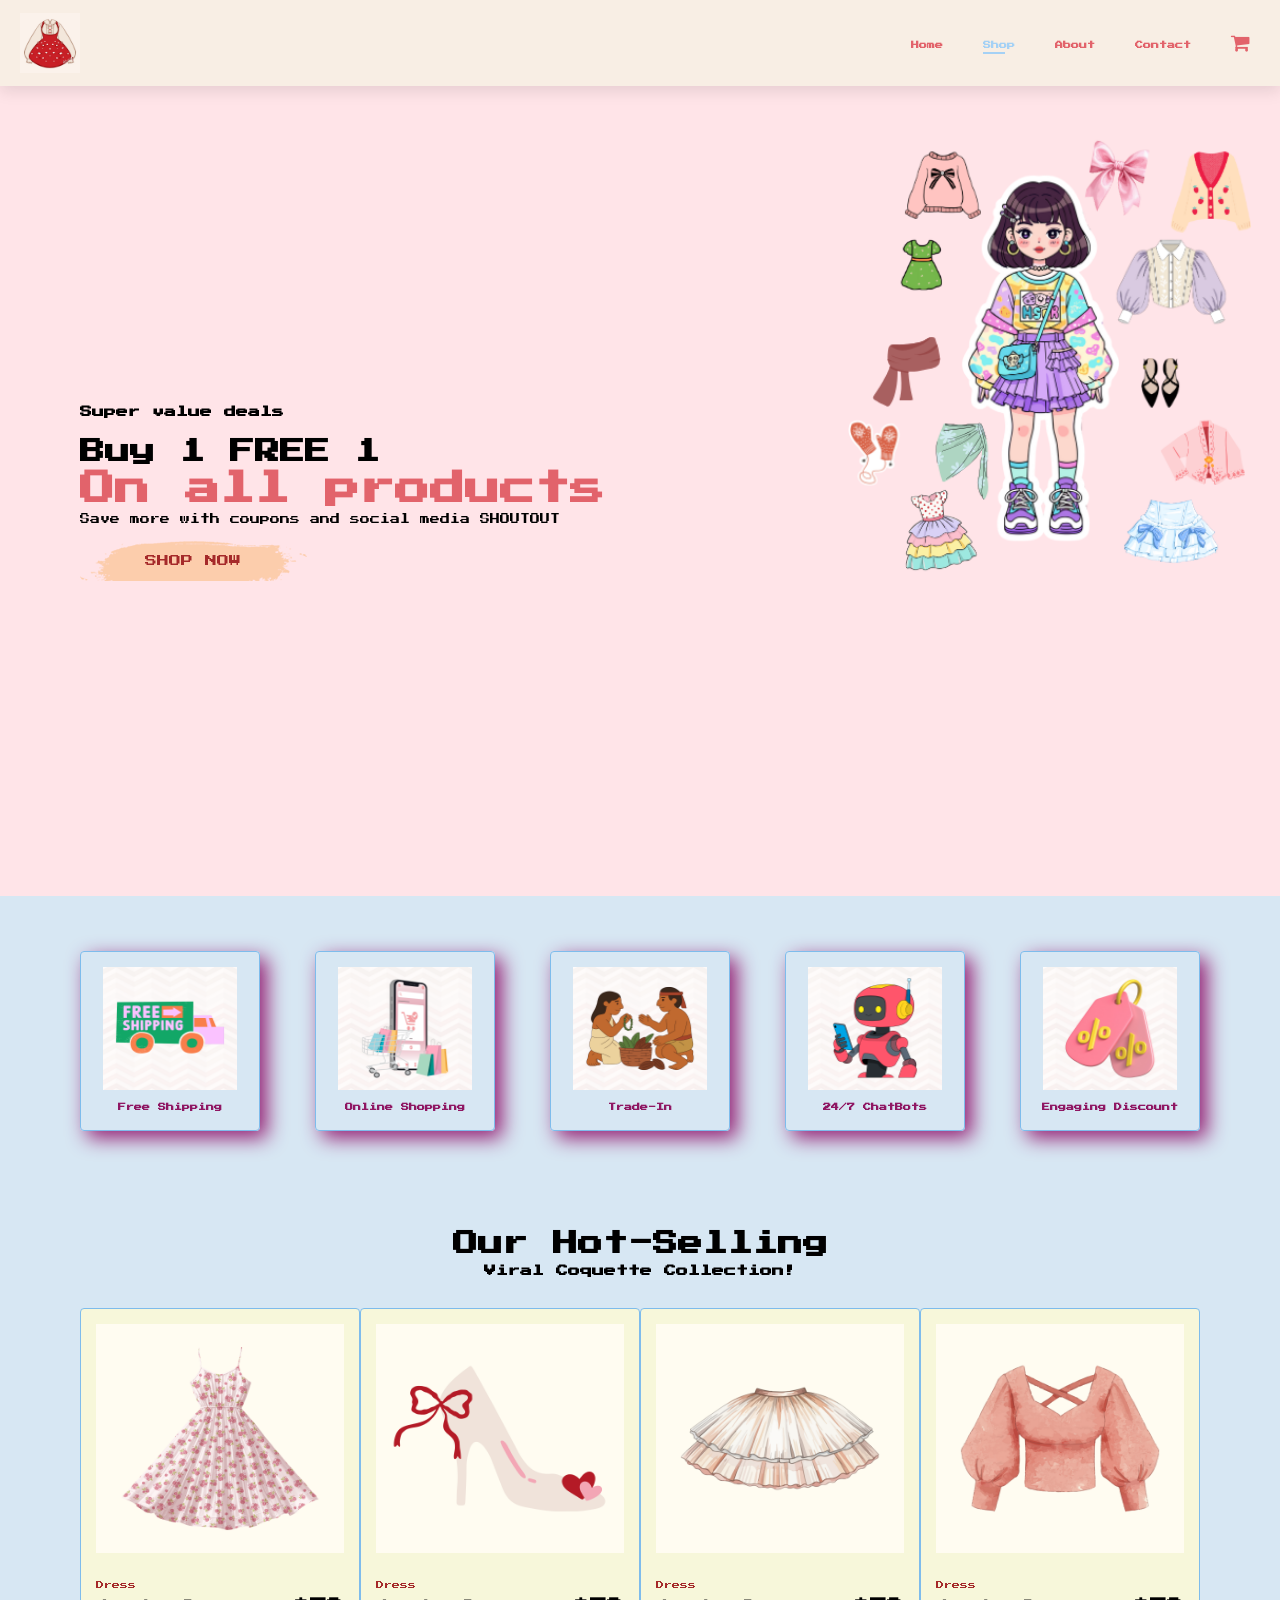
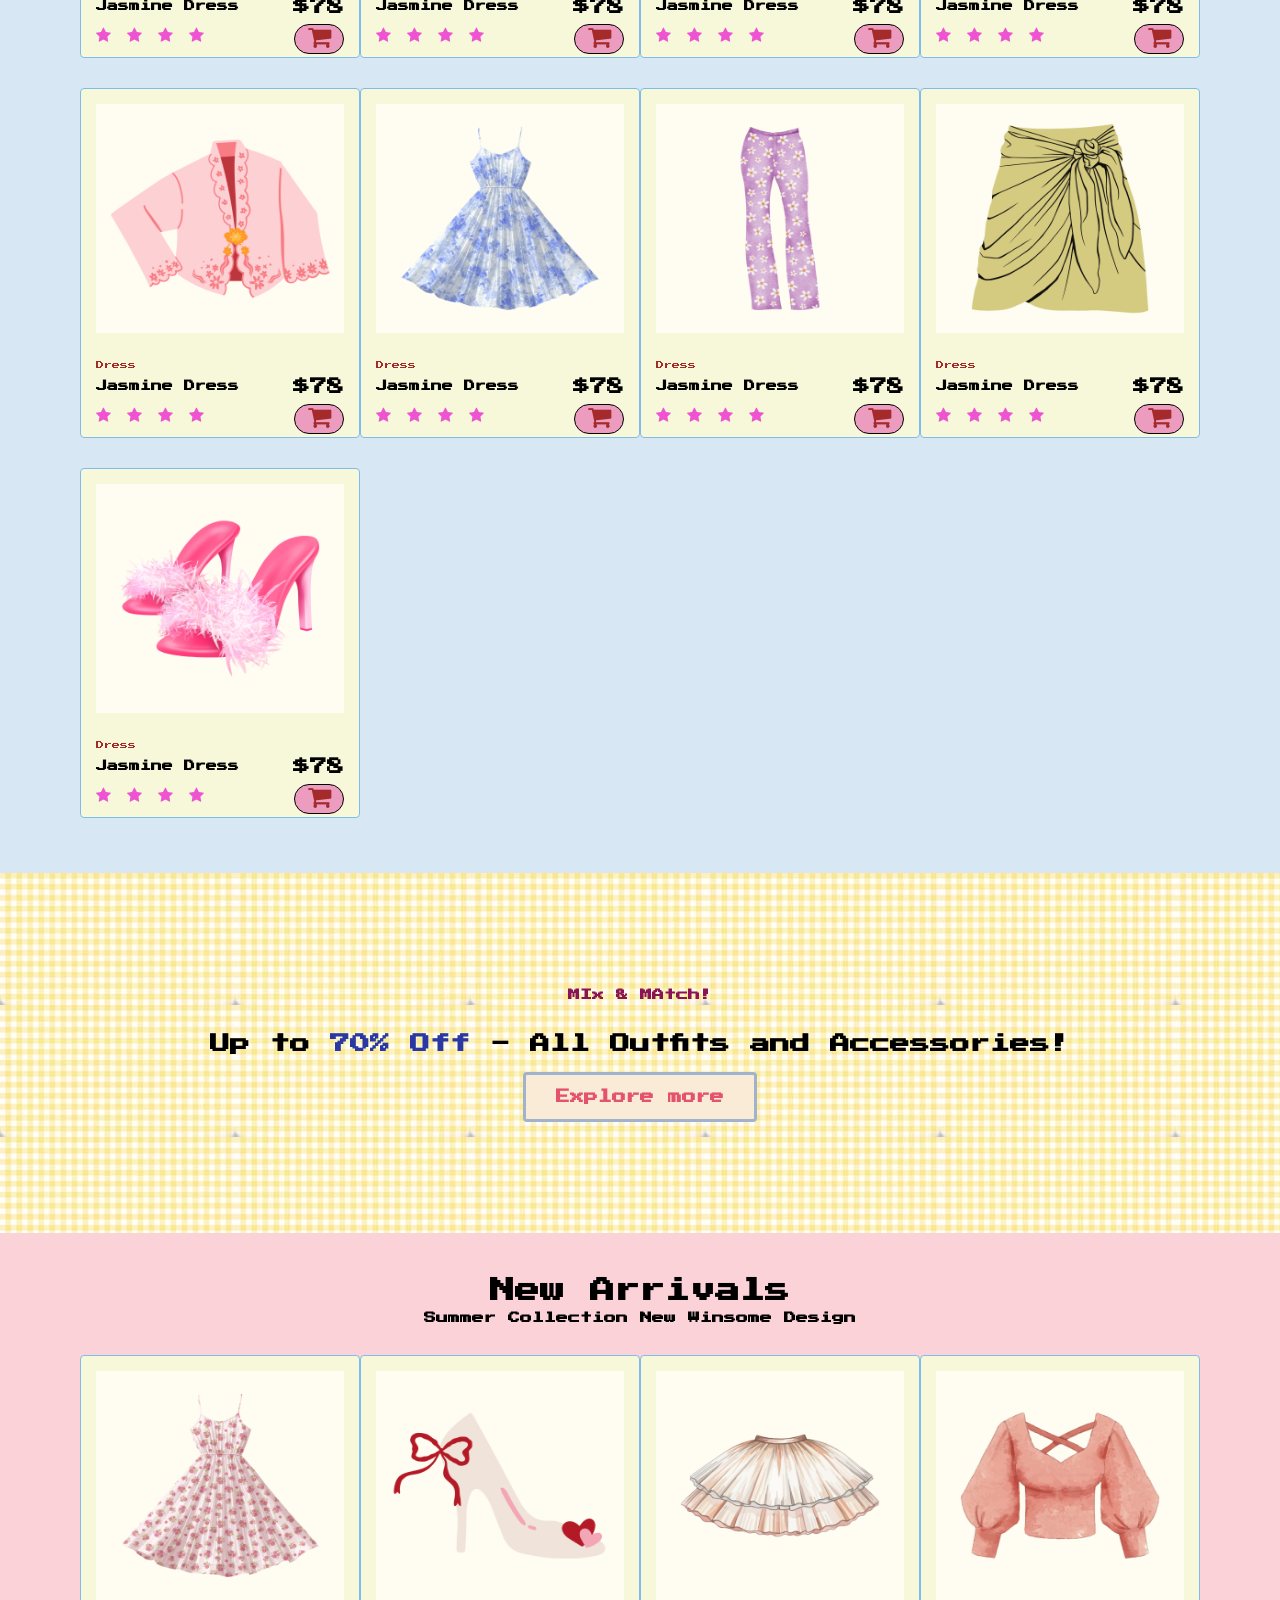
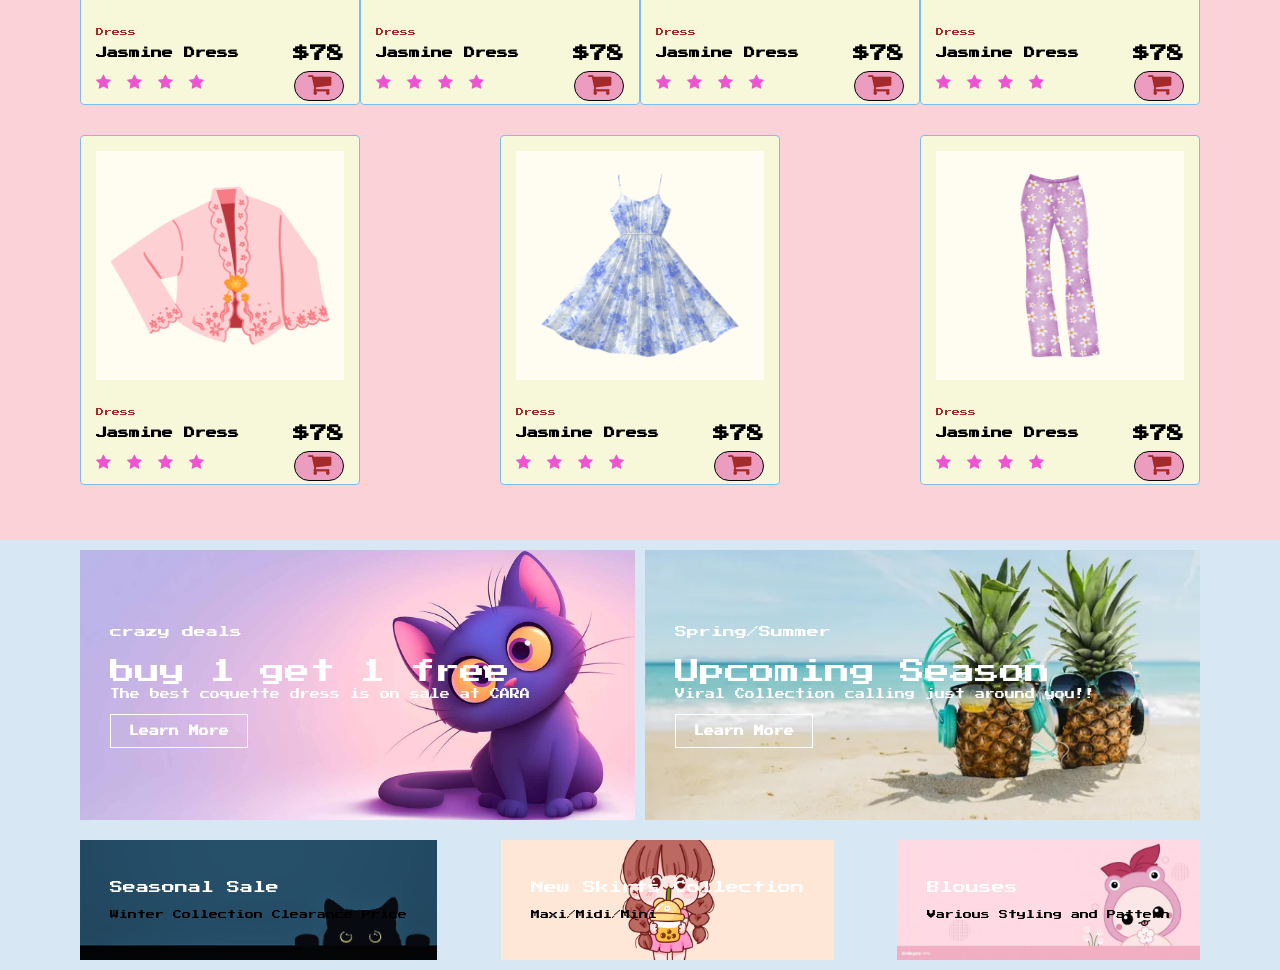
==== shop.html @ a8a3b116 "added shop.html" ====
<!DOCTYPE html>
<!-- Tells the browser this is an HTML5 document -->

<html lang="en">
<!-- Starts the HTML document, language is English -->

<head>
    <!-- contains settings and information about the page -->

    <meta charset="UTF-8">
    <!-- Allows all characters and symbols to display correctly -->

    <meta http-equiv="X-UA-Compatible" content="IE=edge">
    <!-- Tells older browsers to use the latest rendering mode -->

    <meta name="viewport" content="width=device-width, initial-scale=1.0">
    <!-- Makes the page responsive on phones and tablets -->

    <title>Mina's Ecommerce </title>
    <!-- Text shown on the browser tab -->
    <link rel="stylesheet" href="style.css">
    <link rel="stylesheet" href="https://cdnjs.cloudflare.com/ajax/libs/font-awesome/4.7.0/css/font-awesome.min.css">
    <!-- Links the external CSS file for styling -->
</head>

<body>

    <section id="header">
        <a href="#"><img src="img/logo.jpg" class="logo" alt=""></a>

        <div>
            <ul id="navbar">
                <li><a href="index.html">Home</a></li>
                <li><a class="active" href="shop.html">Shop</a></li>
                <li><a href="about.html">About</a></li>
                <li><a href="contact.html">Contact</a></li>
                <li><a href="cart.html"><i class="fa fa-shopping-cart" aria-hidden="true" style="font-size:20px"></i></a></li>
            </ul>
        </div>
    </section>

    <section id="hero">
    <h4>Super value deals</h4>
    <h2>Buy 1 FREE 1</h2>
    <h1>On all products</h1>
    <p>Save more with coupons and social media SHOUTOUT</p>
    <button>SHOP NOW</button>
    </section>

    <section id="feature" class="section-p1">
        <div class="febox">
            <img src="img/freeship.png" alt="">
            <h5>Free Shipping</h5>
        </div>
        <div class="febox">
            <img src="img/online.png" alt="">
            <h5>Online Shopping</h5>
        </div>
        <div class="febox">
            <img src="img/chatbots.png" alt="">
            <h5>Trade-In</h5>
        </div>
        <div class="febox">
            <img src="img/bots.png" alt="">
            <h5>24/7 ChatBots</h5>
        </div>
        <div class="febox">
            <img src="img/discounts.png" alt="">
            <h5>Engaging Discount</h5>
        </div>
    </section>

    <section id="hotsell" class="section-p1">
        <h2>Our Hot-Selling</h2>
        <h4>Viral Coquette Collection!</h4>
        <div class="pro-container">
            <div class="pro">
                <img src="img/product/dressbunga.png" alt="">
                <div class="des">
                    <span>Dress</span>
                    <div class="harga">
                        <h3>Jasmine Dress</h3>
                        <h4>$78</h4>
                    </div>
                    <div class="info">
                        <div class="star">
                            <i class="fa fa-star"></i>
                            <i class="fa fa-star"></i>
                            <i class="fa fa-star"></i>
                            <i class="fa fa-star"></i>
                        </div>
                        <a href="cart.html"><i class="fa fa-shopping-cart cart" aria-hidden="true" style="font-size:25px; color:brown"></i></a>
                    </div>
                </div>
            </div>
            <div class="pro">
                <img src="img/product/heels.png" alt="">
                <div class="des">
                    <span>Dress</span>
                    <div class="harga">
                        <h3>Jasmine Dress</h3>
                        <h4>$78</h4>
                    </div>
                    <div class="info">
                        <div class="star">
                            <i class="fa fa-star"></i>
                            <i class="fa fa-star"></i>
                            <i class="fa fa-star"></i>
                            <i class="fa fa-star"></i>
                        </div>
                        <a href="cart.html"><i class="fa fa-shopping-cart cart" aria-hidden="true" style="font-size:25px; color:brown"></i></a>
                    </div>
                </div>
            </div>
            <div class="pro">
                <img src="img/product/skirtpeach.png" alt="">
                <div class="des">
                    <span>Dress</span>
                    <div class="harga">
                        <h3>Jasmine Dress</h3>
                        <h4>$78</h4>
                    </div>
                    <div class="info">
                        <div class="star">
                            <i class="fa fa-star"></i>
                            <i class="fa fa-star"></i>
                            <i class="fa fa-star"></i>
                            <i class="fa fa-star"></i>
                        </div>
                        <a href="cart.html"><i class="fa fa-shopping-cart cart" aria-hidden="true" style="font-size:25px; color:brown"></i></a>
                    </div>
                </div>
            </div>
            <div class="pro">
                <img src="img/product/p3.png" alt="">
                <div class="des">
                    <span>Dress</span>
                    <div class="harga">
                        <h3>Jasmine Dress</h3>
                        <h4>$78</h4>
                    </div>
                    <div class="info">
                        <div class="star">
                            <i class="fa fa-star"></i>
                            <i class="fa fa-star"></i>
                            <i class="fa fa-star"></i>
                            <i class="fa fa-star"></i>
                        </div>
                        <a href="cart.html"><i class="fa fa-shopping-cart cart" aria-hidden="true" style="font-size:25px; color:brown"></i></a>
                    </div>
                </div>
            </div>
            <div class="pro">
                <img src="img/product/p4.png" alt="">
                <div class="des">
                    <span>Dress</span>
                    <div class="harga">
                        <h3>Jasmine Dress</h3>
                        <h4>$78</h4>
                    </div>
                    <div class="info">
                        <div class="star">
                            <i class="fa fa-star"></i>
                            <i class="fa fa-star"></i>
                            <i class="fa fa-star"></i>
                            <i class="fa fa-star"></i>
                        </div>
                        <a href="cart.html"><i class="fa fa-shopping-cart cart" aria-hidden="true" style="font-size:25px; color:brown"></i></a>
                    </div>
                </div>
            </div>
            <div class="pro">
                <img src="img/product/p5.png" alt="">
                <div class="des">
                    <span>Dress</span>
                    <div class="harga">
                        <h3>Jasmine Dress</h3>
                        <h4>$78</h4>
                    </div>
                    <div class="info">
                        <div class="star">
                            <i class="fa fa-star"></i>
                            <i class="fa fa-star"></i>
                            <i class="fa fa-star"></i>
                            <i class="fa fa-star"></i>
                        </div>
                        <a href="cart.html"><i class="fa fa-shopping-cart cart" aria-hidden="true" style="font-size:25px; color:brown"></i></a>
                    </div>
                </div>
            </div>
            <div class="pro">
                <img src="img/product/p6.png" alt="">
                <div class="des">
                    <span>Dress</span>
                    <div class="harga">
                        <h3>Jasmine Dress</h3>
                        <h4>$78</h4>
                    </div>
                    <div class="info">
                        <div class="star">
                            <i class="fa fa-star"></i>
                            <i class="fa fa-star"></i>
                            <i class="fa fa-star"></i>
                            <i class="fa fa-star"></i>
                        </div>
                        <a href="cart.html"><i class="fa fa-shopping-cart cart" aria-hidden="true" style="font-size:25px; color:brown"></i></a>
                    </div>
                </div>
            </div>
            <div class="pro">
                <img src="img/product/p7.png" alt="">
                <div class="des">
                    <span>Dress</span>
                    <div class="harga">
                        <h3>Jasmine Dress</h3>
                        <h4>$78</h4>
                    </div>
                    <div class="info">
                        <div class="star">
                            <i class="fa fa-star"></i>
                            <i class="fa fa-star"></i>
                            <i class="fa fa-star"></i>
                            <i class="fa fa-star"></i>
                        </div>
                        <a href="cart.html"><i class="fa fa-shopping-cart cart" aria-hidden="true" style="font-size:25px; color:brown"></i></a>
                    </div>
                </div>
            </div>
            <div class="pro">
                <img src="img/product/p8.png" alt="">
                <div class="des">
                    <span>Dress</span>
                    <div class="harga">
                        <h3>Jasmine Dress</h3>
                        <h4>$78</h4>
                    </div>
                    <div class="info">
                        <div class="star">
                            <i class="fa fa-star"></i>
                            <i class="fa fa-star"></i>
                            <i class="fa fa-star"></i>
                            <i class="fa fa-star"></i>
                        </div>
                        <a href="cart.html"><i class="fa fa-shopping-cart cart" aria-hidden="true" style="font-size:25px; color:brown"></i></a>
                    </div>
                </div>
            </div>
        </div>
    </section>

    <section id="banner" class="section-m1">
        <h4>MIx & MAtch!</h4>
        <h2>Up to <span>70% Off</span> - All Outfits and Accessories!</h2>
        <button class="normal">Explore more</button>

    </section>

    <section id="new" class="section-p1">
        <h2>New Arrivals</h2>
        <h4>Summer Collection New Winsome Design</h4>
        <div class="pro-container">
            <div class="pro">
                <img src="img/product/dressbunga.png" alt="">
                <div class="des">
                    <span>Dress</span>
                    <div class="harga">
                        <h3>Jasmine Dress</h3>
                        <h4>$78</h4>
                    </div>
                    <div class="info">
                        <div class="star">
                            <i class="fa fa-star"></i>
                            <i class="fa fa-star"></i>
                            <i class="fa fa-star"></i>
                            <i class="fa fa-star"></i>
                        </div>
                        <a href="cart.html"><i class="fa fa-shopping-cart cart" aria-hidden="true" style="font-size:25px; color:brown"></i></a>
                    </div>
                </div>
            </div>
            <div class="pro">
                <img src="img/product/heels.png" alt="">
                <div class="des">
                    <span>Dress</span>
                    <div class="harga">
                        <h3>Jasmine Dress</h3>
                        <h4>$78</h4>
                    </div>
                    <div class="info">
                        <div class="star">
                            <i class="fa fa-star"></i>
                            <i class="fa fa-star"></i>
                            <i class="fa fa-star"></i>
                            <i class="fa fa-star"></i>
                        </div>
                        <a href="cart.html"><i class="fa fa-shopping-cart cart" aria-hidden="true" style="font-size:25px; color:brown"></i></a>
                    </div>
                </div>
            </div>
            <div class="pro">
                <img src="img/product/skirtpeach.png" alt="">
                <div class="des">
                    <span>Dress</span>
                    <div class="harga">
                        <h3>Jasmine Dress</h3>
                        <h4>$78</h4>
                    </div>
                    <div class="info">
                        <div class="star">
                            <i class="fa fa-star"></i>
                            <i class="fa fa-star"></i>
                            <i class="fa fa-star"></i>
                            <i class="fa fa-star"></i>
                        </div>
                        <a href="cart.html"><i class="fa fa-shopping-cart cart" aria-hidden="true" style="font-size:25px; color:brown"></i></a>
                    </div>
                </div>
            </div>
            <div class="pro">
                <img src="img/product/p3.png" alt="">
                <div class="des">
                    <span>Dress</span>
                    <div class="harga">
                        <h3>Jasmine Dress</h3>
                        <h4>$78</h4>
                    </div>
                    <div class="info">
                        <div class="star">
                            <i class="fa fa-star"></i>
                            <i class="fa fa-star"></i>
                            <i class="fa fa-star"></i>
                            <i class="fa fa-star"></i>
                        </div>
                        <a href="cart.html"><i class="fa fa-shopping-cart cart" aria-hidden="true" style="font-size:25px; color:brown"></i></a>
                    </div>
                </div>
            </div>
            <div class="pro">
                <img src="img/product/p4.png" alt="">
                <div class="des">
                    <span>Dress</span>
                    <div class="harga">
                        <h3>Jasmine Dress</h3>
                        <h4>$78</h4>
                    </div>
                    <div class="info">
                        <div class="star">
                            <i class="fa fa-star"></i>
                            <i class="fa fa-star"></i>
                            <i class="fa fa-star"></i>
                            <i class="fa fa-star"></i>
                        </div>
                        <a href="cart.html"><i class="fa fa-shopping-cart cart" aria-hidden="true" style="font-size:25px; color:brown"></i></a>
                    </div>
                </div>
            </div>
            <div class="pro">
                <img src="img/product/p5.png" alt="">
                <div class="des">
                    <span>Dress</span>
                    <div class="harga">
                        <h3>Jasmine Dress</h3>
                        <h4>$78</h4>
                    </div>
                    <div class="info">
                        <div class="star">
                            <i class="fa fa-star"></i>
                            <i class="fa fa-star"></i>
                            <i class="fa fa-star"></i>
                            <i class="fa fa-star"></i>
                        </div>
                        <a href="cart.html"><i class="fa fa-shopping-cart cart" aria-hidden="true" style="font-size:25px; color:brown"></i></a>
                    </div>
                </div>
            </div>
            <div class="pro">
                <img src="img/product/p6.png" alt="">
                <div class="des">
                    <span>Dress</span>
                    <div class="harga">
                        <h3>Jasmine Dress</h3>
                        <h4>$78</h4>
                    </div>
                    <div class="info">
                        <div class="star">
                            <i class="fa fa-star"></i>
                            <i class="fa fa-star"></i>
                            <i class="fa fa-star"></i>
                            <i class="fa fa-star"></i>
                        </div>
                        <a href="cart.html"><i class="fa fa-shopping-cart cart" aria-hidden="true" style="font-size:25px; color:brown"></i></a>
                    </div>
                </div>
            </div>
        </div>
    </section>

    <section id="sm-banner" class="section-p2">
        <div class="banner-box">
            <h4>crazy deals</h4>
            <h2>buy 1 get 1 free</h2>
            <span>The best coquette dress is on sale at CARA</span>
            <button class="white">Learn More</button>
        </div>
        <div class="banner-box banner-box2">
            <h4>Spring/Summer</h4>
            <h2>Upcoming Season</h2>
            <span>Viral Collection calling just around you!!</span>
            <button class="white">Learn More</button>
        </div>
    </section>

    <section id="banner3" class="section-p2">
        <div class="kecil">
            <div class="gmbr1">
                <h2>Seasonal Sale</h2>
                <h3>Winter Collection Clearance Price</h3>
            </div>
            <div class="gmbr2">
                <h2>New Skirts Collection</h2>
                <h3>Maxi/Midi/Mini</h3>
            </div>
            <div class="gmbr3">
                <h2>Blouses</h2>
                <h3>Various Styling and Pattern</h3>
            </div>
        </div>
        
    </section>

    <script src="script.js"></script>
    <!-- Links the external JavaScript file -->
</body>

</html>
---- style.css ----
@import url('https://fonts.googleapis.com/css2?family=Press+Start+2P&display=swap');
@import url('https://fonts.googleapis.com/css2?family=VT323&display=swap');

* { 
  margin: 0;
  padding: 0;
  box-sizing: border-box;
  font-family: 'Press Start 2P', cursive; 
}

.logo {
    width: 60px;
    height: auto;
    margin: 10px;
}

#header {
    display: flex;  /*turn the whole header into container. so ada anak(logo n navbar), they are put next to each other*/
    align-items: center; /*each align ke tengah*/
    justify-content: space-between; /*pushes items as far apart as possible*/
    line-height: 10px;
    background-color:rgb(248, 238, 228);
    padding:3px 10px;
    box-shadow: 0 5px 15px rgb(0,0,0,0.1); /*horizontol, goes down, blur, color*/
    z-index: 999;
    position:sticky; /*sticky navbar so it does not move!!*/
    top:0;
    left:0;
}

#navbar {
    display: flex;
    align-items: center;
    justify-content:center;
}

#navbar li{
    list-style: none; /*buang bulletpoint */
    padding:0 20px;
    position: relative;
}

#navbar li a{ /*ni nak edit the text*/
    text-decoration: none; /*buang underline*/
    font-size: 8px;
    font-weight:600;
    color: rgb(226, 99, 107);
}

#navbar li a:hover, /*hover is a pseudo-class: style when mouse is on it*/
#navbar li a.active{ /*warna dia tukar tukar bila kena mouse. yg active tu is a classname its like showing which page am i on now, pastu initialise in html*/
    color:rgb(165, 209, 245);
}

/*nak buat underline effect under navbar. use SUDO classes meaning ada before and after*/
#navbar li a.active::after, /*::after means: create fake element after the link. it does not exist in HTML but css creates it*/
#navbar li a:hover::after{ /*if kita inspect, nanti boleh nampak ada after tu*/
    content: ""; /*ni la yg suruh create fake element*/
    width: 30%;
    height: 2px;
    background: rgb(165, 209, 245);
    position: absolute; /*ni position anak, so kena letak relative in parents*/
    bottom: -4px; /*4px below text*/
    left: 20px; /*slighly from the left*/
}

h1 {
    font-size: 35px;
    line-height: 40px;
    color: rgb(226, 99, 107);
}

h2 {
    font-size: 25px;
    line-height:35px;
    color: black;
}

h4 {
    font-size: 12px;
    line-height: 20px;
    color: black;
    padding-bottom: 12px;
}

h3 {
    font-size: 10px;
    line-height: 20px;
    color: black;
    padding-bottom: 5px;
}

h5 {
    font-size: 8px;
    color: rgb(143, 23, 99);
    line-height: 15px;
}

h6 {
    font-size: 5px;
    color: rgb(143, 23, 99);
}

p {
    font-size: 10px;
    line-height: 20px;
    color: black;
    padding-bottom: 12px;

}

#hero{
    background-image: url("img/herobg.png");
    width: 100%;
    height: 90vh; /*viewport height so if 50: 50% of screen height*/
    background-size: cover; /*scale the image so it fully covers the section*/
    background-position: top 0 right 20;
    padding: 0 80px;
    display: flex;
    flex-direction: column;
    align-items: flex-start;
    justify-content:center;
}

#hero button{
    background-image: url("img/button.png");
    background-color: transparent;
    color:brown;
    border:0;
    padding: 14px 80px 14px 65px;
    background-repeat: no-repeat;
    cursor: pointer;
    font-weight: 400;
    font-size:12px;
}

#feature{
    display: flex;
    align-items: center;
    justify-content: space-between;
    flex-wrap: wrap;
}

#feature .febox{
    width: 180px;
    height: 180px;
    text-align: center;
    padding: 15px 15px;
    box-shadow: 7px 7px 20px rgb(148, 29, 114);
    border: 0.5px solid rgb(126, 188, 236);
    border-radius: 4px;
    margin: 15px 0;
}

#feature .febox img{
    width: 90%;
    height: 90%;
    padding-bottom: 10px;
}

#feature .febox:hover{
    box-shadow: 3px 3px 40px rgb(215, 43, 167);
}

#hotsell {
    text-align: center;
}

#hotsell .pro-container{
    display: flex;
    align-items: center;
    justify-content: space-between;
    flex-wrap: wrap;
}

#hotsell .pro{
    width: 280px;
    height: 350px;
    text-align: center;
    padding: 15px 15px;
    border: 0.5px solid rgb(126, 188, 236);
    border-radius: 4px;
    margin: 15px 0;
    background-color:rgb(247, 247, 218);
    cursor: pointer;
    margin: 15px 0;
    transition: 0.2s ease;
}

#hotsell .pro img{
    width: 100%;
    height: 75%;
    padding-bottom: 10px;
}

#hotsell .pro:hover{
    box-shadow: 3px 3px 40px rgb(215, 43, 167);
}

#hotsell .pro .des{
    text-align: start;
    padding: 10px 0;
}

#hotsell .pro .des span{
    color:brown;
    font-size: 8px
}

#hotsell .pro .des h3{
    line-height: 15px;
    padding: 10px 0;
    font-size: 11px
}

#hotsell .pro .des h4{
    line-height: 15px;
    padding: 10px 0;
    font-size: 17px
}

#hotsell .pro .des i{
    color:rgb(238, 84, 210);
    font-size: 16px;
    padding-bottom: 10px;
}

#hotsell .harga{
    display: flex;
    align-items: center;
    justify-content: space-between;
    flex-wrap: wrap;
}

#hotsell .info{
    display: flex;
    align-items: center;
    justify-content: space-between;
    flex-wrap: wrap;
    padding-bottom: 10px;
}

#hotsell .cart{
    background-color:rgb(235, 156, 191);
    border-radius: 50px;
    width: 50px;
    height: 30px;
    text-align: center;
    border: 1px solid black;
}

#banner {
    display: flex;
    flex-direction:column;
    justify-content: center;
    align-items: center;
    text-align:center;
    background-image: url("img/banner.jpg");
    height: 40vh;
    width: 100%;
}

#banner h4{
    color: rgb(138, 19, 83);
    font-size: 12px;
}

#banner h2 span{
    color: rgb(42, 56, 165)
}

#banner h2{
    padding: 10px;
    font-size: 20px;
}

#banner button:hover{
    background:rgb(192, 197, 232);
    color:rgb(227, 134, 185);
}

#new {
    text-align: center;
    background-color: rgb(252, 210, 217);
}

#new .pro-container{
    display: flex;
    align-items: center;
    justify-content: space-between;
    flex-wrap: wrap;
}

#new .pro{
    width: 280px;
    height: 350px;
    text-align: center;
    padding: 15px 15px;
    border: 0.5px solid rgb(126, 188, 236);
    border-radius: 4px;
    margin: 15px 0;
    background-color:rgb(247, 247, 218);
    cursor: pointer;
    margin: 15px 0;
    transition: 0.2s ease;
}

#new .pro img{
    width: 100%;
    height: 75%;
    padding-bottom: 10px;
}

#new .pro:hover{
    box-shadow: 3px 3px 40px rgb(215, 43, 167);
}

#new .pro .des{
    text-align: start;
    padding: 10px 0;
}

#new .pro .des span{
    color:brown;
    font-size: 8px
}

#new .pro .des h3{
    line-height: 15px;
    padding: 10px 0;
    font-size: 11px
}

#new .pro .des h4{
    line-height: 15px;
    padding: 10px 0;
    font-size: 17px
}

#new .pro .des i{
    color:rgb(238, 84, 210);
    font-size: 16px;
    padding-bottom: 10px;
}

#new .harga{
    display: flex;
    align-items: center;
    justify-content: space-between;
    flex-wrap: wrap;
}

#new .info{
    display: flex;
    align-items: center;
    justify-content: space-between;
    flex-wrap: wrap;
    padding-bottom: 10px;
}

#new .cart{
    background-color:rgb(235, 156, 191);
    border-radius: 50px;
    width: 50px;
    height: 30px;
    text-align: center;
    border: 1px solid black;
}

#sm-banner{
  display: flex;
  justify-content: space-between;
  flex-wrap: wrap;
  gap: 10px;               /* nicer spacing */
}

#sm-banner .banner-box{
  flex: 1 1 48%;           /* key line: allow 2 per row */
  height: 30vh;
  background-size: cover; /*ambik whole picture*/
  background-position: center;
  background-repeat: no-repeat;
  background-image: url("img/smbanner1.jpg");

  display: flex;
  flex-direction: column;
  justify-content: center;
  align-items: flex-start;
  padding: 30px;
}

#sm-banner .banner-box2{
  background-image: url("img/smbanner2.jpg");
}

#sm-banner h4{
    color: white;
    font-size: 12px;
    font-weight: 300;
}

#sm-banner h2{
    color: white;
    font-size: 25px;
    font-weight: 300;
}

#sm-banner span{
    color: rgb(255, 255, 255);
    font-size: 10px;
    font-weight: 300;
    padding-bottom: 15px;
}

#sm-banner .banner-box:hover button{
    background-color:rgb(255, 196, 239);
    border:1px solid;
}

#banner3 .kecil{
    display: flex;
    justify-content: space-between;
}

#banner3 h2{
    color: white;
    font-size: 13px;
    font-weight: 300;
}

#banner3 h3{
    color: rgb(0, 0, 0);
    font-size: 9px;
    font-weight: 300;
}

#banner3 .gmbr1{
    background-image: url("img/banner3winter.jpg");
    background-size: cover; /*ambik whole picture*/
    background-position: bottom;
    background-repeat: no-repeat;
    padding: 30px;
}

#banner3 .gmbr2{
    background-image: url("img/banner3skirt.jpg");
    background-size: cover; /*ambik whole picture*/
    background-position: center;
    background-repeat: no-repeat;
    padding: 30px;
}

#banner3 .gmbr3{
    background-image: url("img/banner3blouse.jpg");
    background-size: cover; /*ambik whole picture*/
    background-position: bottom;
    background-repeat: no-repeat;
    padding: 30px;
}

#cart-items {
    margin-top: 30px;
}

.cart-item {
    display: flex;
    align-items: center;
    gap: 25px;
    margin-bottom: 20px;
    padding: 20px;
    background-color: rgb(247, 247, 218);
    border: 1px solid rgb(126, 188, 236);
    border-radius: 4px;
}

.cart-item img {
    width: 130px;
    height: 130px;
    object-fit: contain;
}

.cart-item-details {
    flex: 1;
}

.cart-quantity {
    display: flex;
    align-items: center;
    gap: 12px;
    margin: 12px 0;
}

.cart-quantity button,
.remove-item {
    padding: 8px 12px;
    border: 1px solid brown;
    background-color: rgb(235, 156, 191);
    cursor: pointer;
}

#cart-summary {
    margin-top: 30px;
}

#cart-summary button {
    margin-top: 15px;
    margin-right: 10px;
}

.section-p1 {
    padding: 40px 80px;
}

.section-p2 {
    padding: 10px 80px;
}

.section-m1 {
    padding: 40px 0;
}

button.normal{
    font-size: 14px;
    font-weight: 600;
    padding: 15px 30px;
    color:rgb(227, 83, 107);
    background-color:antiquewhite;
    border-radius:4px;
    cursor: pointer;
    border:3px solid rgb(161, 178, 206);
    outline:none;
    transition:0.2s;
}

button.white{
    font-size: 10px;
    font-weight: 600;
    padding: 11px 18px;
    color:rgb(255, 255, 255);
    background-color: transparent;
    cursor: pointer;
    border:1px solid rgb(255, 255, 255);
    outline:none;
    transition:0.2s;
}

body {
    width: 100%;
    background-color:rgb(215, 231, 243);
}
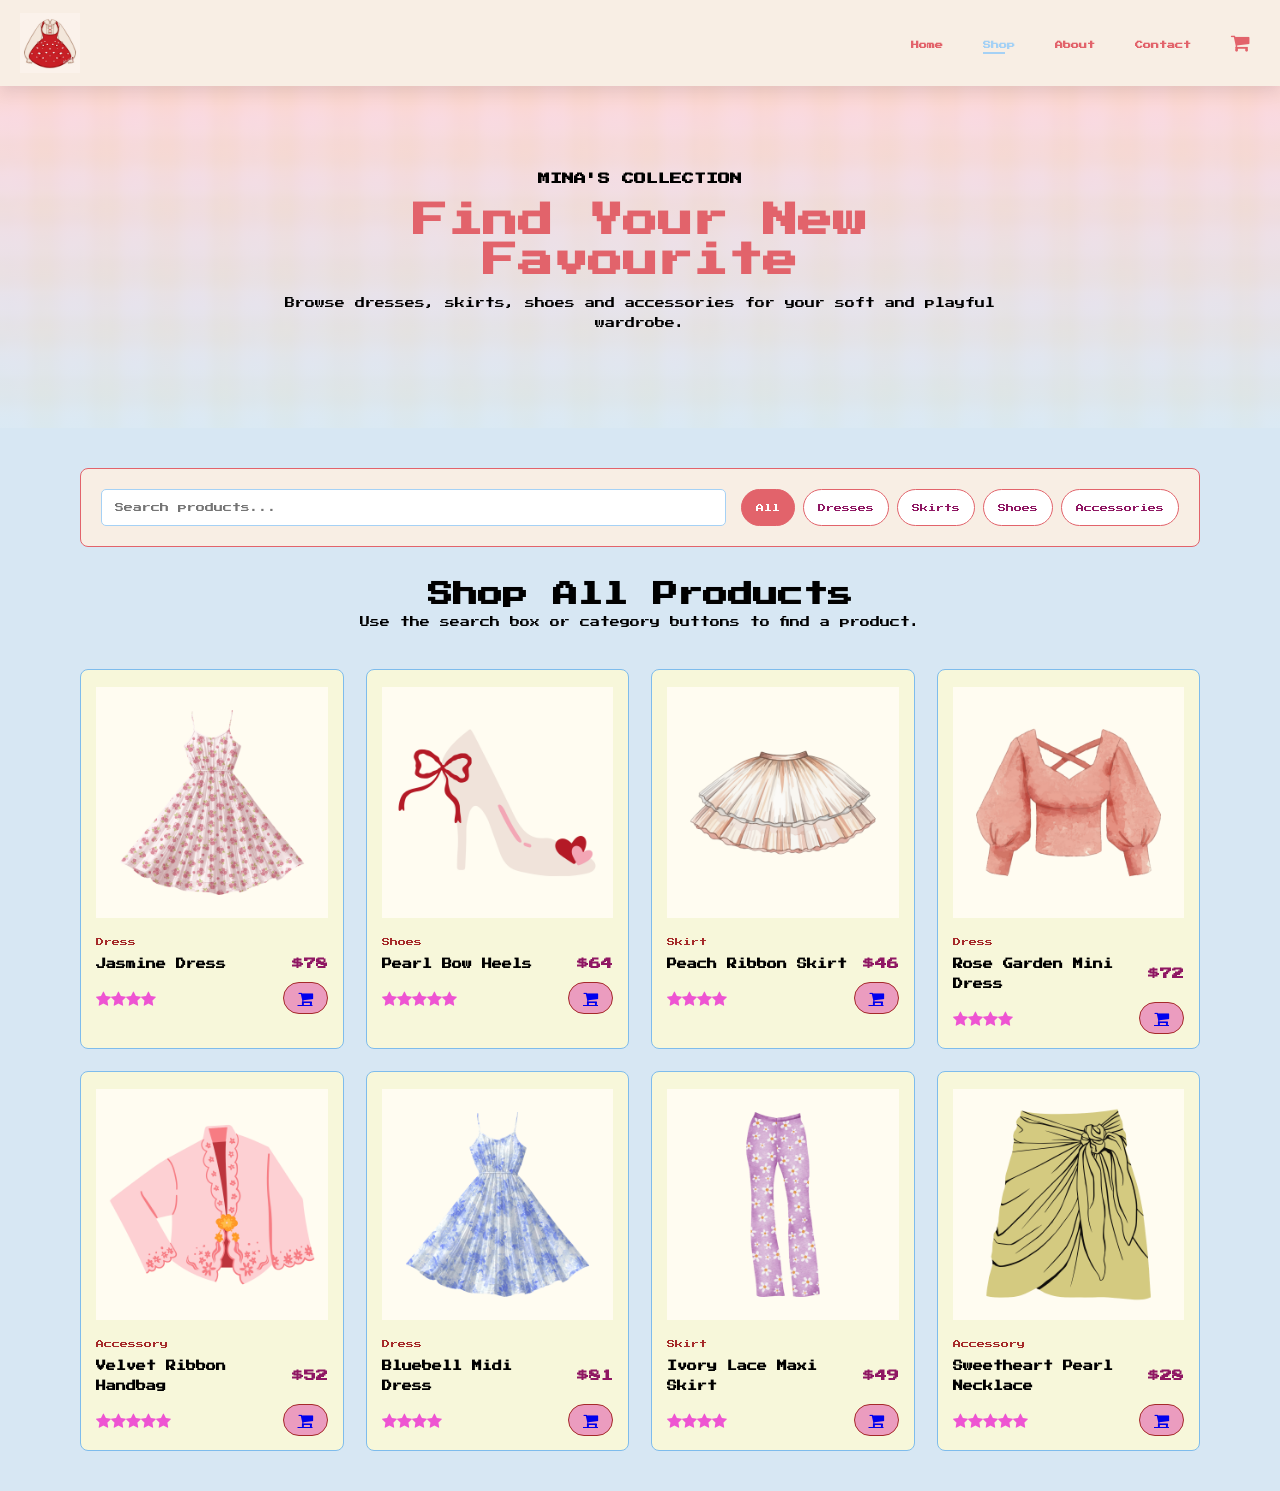
==== commit c5d8a96a: "Add shop page" ====
--- a/shop.html
+++ b/shop.html
@@ -1,435 +1,321 @@
 <!DOCTYPE html>
-<!-- Tells the browser this is an HTML5 document -->
-
 <html lang="en">
-<!-- Starts the HTML document, language is English -->
-
 <head>
-    <!-- contains settings and information about the page -->
-
-    <meta charset="UTF-8">
-    <!-- Allows all characters and symbols to display correctly -->
-
-    <meta http-equiv="X-UA-Compatible" content="IE=edge">
-    <!-- Tells older browsers to use the latest rendering mode -->
-
-    <meta name="viewport" content="width=device-width, initial-scale=1.0">
-    <!-- Makes the page responsive on phones and tablets -->
-
-    <title>Mina's Ecommerce </title>
-    <!-- Text shown on the browser tab -->
-    <link rel="stylesheet" href="style.css">
-    <link rel="stylesheet" href="https://cdnjs.cloudflare.com/ajax/libs/font-awesome/4.7.0/css/font-awesome.min.css">
-    <!-- Links the external CSS file for styling -->
+  <meta charset="UTF-8">
+  <meta name="viewport" content="width=device-width, initial-scale=1.0">
+  <title>Shop | Mina's Ecommerce</title>
+  <link rel="stylesheet" href="style.css">
+  <link rel="stylesheet" href="https://cdnjs.cloudflare.com/ajax/libs/font-awesome/4.7.0/css/font-awesome.min.css">
+
+  <style>
+    #shop-hero {
+      min-height: 38vh;
+      padding: 60px 80px;
+      display: flex;
+      align-items: center;
+      justify-content: center;
+      text-align: center;
+      background: linear-gradient(rgba(252,210,217,.86), rgba(215,231,243,.9)), url("img/banner.jpg") center/cover;
+    }
+
+    #shop-hero div { max-width: 720px; }
+    #shop-hero h1 { margin-bottom: 12px; }
+
+    .shop-controls {
+      display: flex;
+      justify-content: space-between;
+      gap: 15px;
+      flex-wrap: wrap;
+      padding: 20px;
+      margin-bottom: 30px;
+      background: rgb(248,238,228);
+      border: 1px solid rgb(226,99,107);
+      border-radius: 8px;
+    }
+
+    #product-search {
+      flex: 1 1 280px;
+      padding: 13px;
+      border: 1px solid rgb(165,209,245);
+      border-radius: 5px;
+      font-family: inherit;
+      font-size: 9px;
+    }
+
+    .filter-buttons { display: flex; gap: 8px; flex-wrap: wrap; }
+
+    .filter-button {
+      padding: 10px 14px;
+      border: 1px solid rgb(226,99,107);
+      border-radius: 20px;
+      background: white;
+      color: rgb(143,23,99);
+      font-family: inherit;
+      font-size: 8px;
+      cursor: pointer;
+    }
+
+    .filter-button:hover,
+    .filter-button.active {
+      background: rgb(226,99,107);
+      color: white;
+    }
+
+    #shop-products { text-align: center; }
+
+    #shop-products .pro-container {
+      display: grid;
+      grid-template-columns: repeat(4, minmax(0, 1fr));
+      gap: 22px;
+      margin-top: 25px;
+    }
+
+    #shop-products .pro {
+      width: 100%;
+      height: 380px;
+      padding: 15px;
+      text-align: left;
+      border: 1px solid rgb(126,188,236);
+      border-radius: 8px;
+      background: rgb(247,247,218);
+      transition: .2s ease;
+    }
+
+    #shop-products .pro:hover {
+      transform: translateY(-4px);
+      box-shadow: 3px 3px 30px rgba(215,43,167,.35);
+    }
+
+    #shop-products .pro > img {
+      width: 100%;
+      height: 245px;
+      object-fit: contain;
+      padding-bottom: 10px;
+    }
+
+    #shop-products .des span { color: brown; font-size: 8px; }
+
+    #shop-products .harga,
+    #shop-products .info {
+      display: flex;
+      align-items: center;
+      justify-content: space-between;
+      gap: 10px;
+    }
+
+    #shop-products .harga h3 { padding: 8px 0; }
+    #shop-products .harga h4 { padding: 8px 0; color: rgb(143,23,99); }
+    #shop-products .star { color: rgb(238,84,210); }
+
+    #shop-products .cart {
+      display: flex;
+      align-items: center;
+      justify-content: center;
+      width: 45px;
+      height: 32px;
+      border: 1px solid brown;
+      border-radius: 30px;
+      background: rgb(235,156,191);
+    }
+
+    #no-products { display: none; margin-top: 30px; }
+
+    @media (max-width: 1000px) {
+      #shop-products .pro-container { grid-template-columns: repeat(3, 1fr); }
+    }
+
+    @media (max-width: 760px) {
+      #shop-hero { padding: 50px 25px; }
+      #shop-products .pro-container { grid-template-columns: repeat(2, 1fr); }
+      .section-p1 { padding-left: 25px; padding-right: 25px; }
+    }
+
+    @media (max-width: 520px) {
+      #shop-products .pro-container { grid-template-columns: 1fr; }
+      #navbar li { padding: 0 7px; }
+    }
+  </style>
 </head>
-
 <body>
 
-    <section id="header">
-        <a href="#"><img src="img/logo.jpg" class="logo" alt=""></a>
-
-        <div>
-            <ul id="navbar">
-                <li><a href="index.html">Home</a></li>
-                <li><a class="active" href="shop.html">Shop</a></li>
-                <li><a href="about.html">About</a></li>
-                <li><a href="contact.html">Contact</a></li>
-                <li><a href="cart.html"><i class="fa fa-shopping-cart" aria-hidden="true" style="font-size:20px"></i></a></li>
-            </ul>
-        </div>
+  <section id="header">
+    <a href="index.html"><img src="img/logo.jpg" class="logo" alt="Mina's Ecommerce logo"></a>
+    <div>
+      <ul id="navbar">
+        <li><a href="index.html">Home</a></li>
+        <li><a class="active" href="shop.html">Shop</a></li>
+        <li><a href="about.html">About</a></li>
+        <li><a href="contact.html">Contact</a></li>
+        <li><a href="cart.html" aria-label="Shopping cart"><i class="fa fa-shopping-cart" style="font-size:20px"></i></a></li>
+      </ul>
+    </div>
+  </section>
+
+  <main>
+    <section id="shop-hero">
+      <div>
+        <h4>MINA'S COLLECTION</h4>
+        <h1>Find Your New Favourite</h1>
+        <p>Browse dresses, skirts, shoes and accessories for your soft and playful wardrobe.</p>
+      </div>
     </section>
 
-    <section id="hero">
-    <h4>Super value deals</h4>
-    <h2>Buy 1 FREE 1</h2>
-    <h1>On all products</h1>
-    <p>Save more with coupons and social media SHOUTOUT</p>
-    <button>SHOP NOW</button>
+    <section id="shop-products" class="section-p1">
+      <div class="shop-controls">
+        <input id="product-search" type="search" placeholder="Search products..." aria-label="Search products">
+
+        <div class="filter-buttons">
+          <button class="filter-button active" data-filter="all" type="button">All</button>
+          <button class="filter-button" data-filter="dress" type="button">Dresses</button>
+          <button class="filter-button" data-filter="skirt" type="button">Skirts</button>
+          <button class="filter-button" data-filter="shoes" type="button">Shoes</button>
+          <button class="filter-button" data-filter="accessory" type="button">Accessories</button>
+        </div>
+      </div>
+
+      <h2>Shop All Products</h2>
+      <p>Use the search box or category buttons to find a product.</p>
+
+      <div class="pro-container">
+        <div class="pro" data-category="dress" data-name="Jasmine Dress">
+          <img src="img/product/dressbunga.png" alt="Jasmine dress">
+          <div class="des">
+            <span>Dress</span>
+            <div class="harga"><h3>Jasmine Dress</h3><h4>$78</h4></div>
+            <div class="info">
+              <div class="star"><i class="fa fa-star"></i><i class="fa fa-star"></i><i class="fa fa-star"></i><i class="fa fa-star"></i></div>
+              <a href="cart.html" aria-label="Add Jasmine Dress to cart"><i class="fa fa-shopping-cart cart"></i></a>
+            </div>
+          </div>
+        </div>
+
+        <div class="pro" data-category="shoes" data-name="Pearl Bow Heels">
+          <img src="img/product/heels.png" alt="Pearl bow heels">
+          <div class="des">
+            <span>Shoes</span>
+            <div class="harga"><h3>Pearl Bow Heels</h3><h4>$64</h4></div>
+            <div class="info">
+              <div class="star"><i class="fa fa-star"></i><i class="fa fa-star"></i><i class="fa fa-star"></i><i class="fa fa-star"></i><i class="fa fa-star"></i></div>
+              <a href="cart.html" aria-label="Add Pearl Bow Heels to cart"><i class="fa fa-shopping-cart cart"></i></a>
+            </div>
+          </div>
+        </div>
+
+        <div class="pro" data-category="skirt" data-name="Peach Ribbon Skirt">
+          <img src="img/product/skirtpeach.png" alt="Peach ribbon skirt">
+          <div class="des">
+            <span>Skirt</span>
+            <div class="harga"><h3>Peach Ribbon Skirt</h3><h4>$46</h4></div>
+            <div class="info">
+              <div class="star"><i class="fa fa-star"></i><i class="fa fa-star"></i><i class="fa fa-star"></i><i class="fa fa-star"></i></div>
+              <a href="cart.html" aria-label="Add Peach Ribbon Skirt to cart"><i class="fa fa-shopping-cart cart"></i></a>
+            </div>
+          </div>
+        </div>
+
+        <div class="pro" data-category="dress" data-name="Rose Garden Mini Dress">
+          <img src="img/product/p3.png" alt="Rose garden mini dress">
+          <div class="des">
+            <span>Dress</span>
+            <div class="harga"><h3>Rose Garden Mini Dress</h3><h4>$72</h4></div>
+            <div class="info">
+              <div class="star"><i class="fa fa-star"></i><i class="fa fa-star"></i><i class="fa fa-star"></i><i class="fa fa-star"></i></div>
+              <a href="cart.html" aria-label="Add Rose Garden Mini Dress to cart"><i class="fa fa-shopping-cart cart"></i></a>
+            </div>
+          </div>
+        </div>
+
+        <div class="pro" data-category="accessory" data-name="Velvet Ribbon Handbag">
+          <img src="img/product/p4.png" alt="Velvet ribbon handbag">
+          <div class="des">
+            <span>Accessory</span>
+            <div class="harga"><h3>Velvet Ribbon Handbag</h3><h4>$52</h4></div>
+            <div class="info">
+              <div class="star"><i class="fa fa-star"></i><i class="fa fa-star"></i><i class="fa fa-star"></i><i class="fa fa-star"></i><i class="fa fa-star"></i></div>
+              <a href="cart.html" aria-label="Add Velvet Ribbon Handbag to cart"><i class="fa fa-shopping-cart cart"></i></a>
+            </div>
+          </div>
+        </div>
+
+        <div class="pro" data-category="dress" data-name="Bluebell Midi Dress">
+          <img src="img/product/p5.png" alt="Bluebell midi dress">
+          <div class="des">
+            <span>Dress</span>
+            <div class="harga"><h3>Bluebell Midi Dress</h3><h4>$81</h4></div>
+            <div class="info">
+              <div class="star"><i class="fa fa-star"></i><i class="fa fa-star"></i><i class="fa fa-star"></i><i class="fa fa-star"></i></div>
+              <a href="cart.html" aria-label="Add Bluebell Midi Dress to cart"><i class="fa fa-shopping-cart cart"></i></a>
+            </div>
+          </div>
+        </div>
+
+        <div class="pro" data-category="skirt" data-name="Ivory Lace Maxi Skirt">
+          <img src="img/product/p6.png" alt="Ivory lace maxi skirt">
+          <div class="des">
+            <span>Skirt</span>
+            <div class="harga"><h3>Ivory Lace Maxi Skirt</h3><h4>$49</h4></div>
+            <div class="info">
+              <div class="star"><i class="fa fa-star"></i><i class="fa fa-star"></i><i class="fa fa-star"></i><i class="fa fa-star"></i></div>
+              <a href="cart.html" aria-label="Add Ivory Lace Maxi Skirt to cart"><i class="fa fa-shopping-cart cart"></i></a>
+            </div>
+          </div>
+        </div>
+
+        <div class="pro" data-category="accessory" data-name="Sweetheart Pearl Necklace">
+          <img src="img/product/p7.png" alt="Sweetheart pearl necklace">
+          <div class="des">
+            <span>Accessory</span>
+            <div class="harga"><h3>Sweetheart Pearl Necklace</h3><h4>$28</h4></div>
+            <div class="info">
+              <div class="star"><i class="fa fa-star"></i><i class="fa fa-star"></i><i class="fa fa-star"></i><i class="fa fa-star"></i><i class="fa fa-star"></i></div>
+              <a href="cart.html" aria-label="Add Sweetheart Pearl Necklace to cart"><i class="fa fa-shopping-cart cart"></i></a>
+            </div>
+          </div>
+        </div>
+      </div>
+
+      <div id="no-products">
+        <h3>No products found</h3>
+        <p>Try another search or category.</p>
+      </div>
     </section>
-
-    <section id="feature" class="section-p1">
-        <div class="febox">
-            <img src="img/freeship.png" alt="">
-            <h5>Free Shipping</h5>
-        </div>
-        <div class="febox">
-            <img src="img/online.png" alt="">
-            <h5>Online Shopping</h5>
-        </div>
-        <div class="febox">
-            <img src="img/chatbots.png" alt="">
-            <h5>Trade-In</h5>
-        </div>
-        <div class="febox">
-            <img src="img/bots.png" alt="">
-            <h5>24/7 ChatBots</h5>
-        </div>
-        <div class="febox">
-            <img src="img/discounts.png" alt="">
-            <h5>Engaging Discount</h5>
-        </div>
-    </section>
-
-    <section id="hotsell" class="section-p1">
-        <h2>Our Hot-Selling</h2>
-        <h4>Viral Coquette Collection!</h4>
-        <div class="pro-container">
-            <div class="pro">
-                <img src="img/product/dressbunga.png" alt="">
-                <div class="des">
-                    <span>Dress</span>
-                    <div class="harga">
-                        <h3>Jasmine Dress</h3>
-                        <h4>$78</h4>
-                    </div>
-                    <div class="info">
-                        <div class="star">
-                            <i class="fa fa-star"></i>
-                            <i class="fa fa-star"></i>
-                            <i class="fa fa-star"></i>
-                            <i class="fa fa-star"></i>
-                        </div>
-                        <a href="cart.html"><i class="fa fa-shopping-cart cart" aria-hidden="true" style="font-size:25px; color:brown"></i></a>
-                    </div>
-                </div>
-            </div>
-            <div class="pro">
-                <img src="img/product/heels.png" alt="">
-                <div class="des">
-                    <span>Dress</span>
-                    <div class="harga">
-                        <h3>Jasmine Dress</h3>
-                        <h4>$78</h4>
-                    </div>
-                    <div class="info">
-                        <div class="star">
-                            <i class="fa fa-star"></i>
-                            <i class="fa fa-star"></i>
-                            <i class="fa fa-star"></i>
-                            <i class="fa fa-star"></i>
-                        </div>
-                        <a href="cart.html"><i class="fa fa-shopping-cart cart" aria-hidden="true" style="font-size:25px; color:brown"></i></a>
-                    </div>
-                </div>
-            </div>
-            <div class="pro">
-                <img src="img/product/skirtpeach.png" alt="">
-                <div class="des">
-                    <span>Dress</span>
-                    <div class="harga">
-                        <h3>Jasmine Dress</h3>
-                        <h4>$78</h4>
-                    </div>
-                    <div class="info">
-                        <div class="star">
-                            <i class="fa fa-star"></i>
-                            <i class="fa fa-star"></i>
-                            <i class="fa fa-star"></i>
-                            <i class="fa fa-star"></i>
-                        </div>
-                        <a href="cart.html"><i class="fa fa-shopping-cart cart" aria-hidden="true" style="font-size:25px; color:brown"></i></a>
-                    </div>
-                </div>
-            </div>
-            <div class="pro">
-                <img src="img/product/p3.png" alt="">
-                <div class="des">
-                    <span>Dress</span>
-                    <div class="harga">
-                        <h3>Jasmine Dress</h3>
-                        <h4>$78</h4>
-                    </div>
-                    <div class="info">
-                        <div class="star">
-                            <i class="fa fa-star"></i>
-                            <i class="fa fa-star"></i>
-                            <i class="fa fa-star"></i>
-                            <i class="fa fa-star"></i>
-                        </div>
-                        <a href="cart.html"><i class="fa fa-shopping-cart cart" aria-hidden="true" style="font-size:25px; color:brown"></i></a>
-                    </div>
-                </div>
-            </div>
-            <div class="pro">
-                <img src="img/product/p4.png" alt="">
-                <div class="des">
-                    <span>Dress</span>
-                    <div class="harga">
-                        <h3>Jasmine Dress</h3>
-                        <h4>$78</h4>
-                    </div>
-                    <div class="info">
-                        <div class="star">
-                            <i class="fa fa-star"></i>
-                            <i class="fa fa-star"></i>
-                            <i class="fa fa-star"></i>
-                            <i class="fa fa-star"></i>
-                        </div>
-                        <a href="cart.html"><i class="fa fa-shopping-cart cart" aria-hidden="true" style="font-size:25px; color:brown"></i></a>
-                    </div>
-                </div>
-            </div>
-            <div class="pro">
-                <img src="img/product/p5.png" alt="">
-                <div class="des">
-                    <span>Dress</span>
-                    <div class="harga">
-                        <h3>Jasmine Dress</h3>
-                        <h4>$78</h4>
-                    </div>
-                    <div class="info">
-                        <div class="star">
-                            <i class="fa fa-star"></i>
-                            <i class="fa fa-star"></i>
-                            <i class="fa fa-star"></i>
-                            <i class="fa fa-star"></i>
-                        </div>
-                        <a href="cart.html"><i class="fa fa-shopping-cart cart" aria-hidden="true" style="font-size:25px; color:brown"></i></a>
-                    </div>
-                </div>
-            </div>
-            <div class="pro">
-                <img src="img/product/p6.png" alt="">
-                <div class="des">
-                    <span>Dress</span>
-                    <div class="harga">
-                        <h3>Jasmine Dress</h3>
-                        <h4>$78</h4>
-                    </div>
-                    <div class="info">
-                        <div class="star">
-                            <i class="fa fa-star"></i>
-                            <i class="fa fa-star"></i>
-                            <i class="fa fa-star"></i>
-                            <i class="fa fa-star"></i>
-                        </div>
-                        <a href="cart.html"><i class="fa fa-shopping-cart cart" aria-hidden="true" style="font-size:25px; color:brown"></i></a>
-                    </div>
-                </div>
-            </div>
-            <div class="pro">
-                <img src="img/product/p7.png" alt="">
-                <div class="des">
-                    <span>Dress</span>
-                    <div class="harga">
-                        <h3>Jasmine Dress</h3>
-                        <h4>$78</h4>
-                    </div>
-                    <div class="info">
-                        <div class="star">
-                            <i class="fa fa-star"></i>
-                            <i class="fa fa-star"></i>
-                            <i class="fa fa-star"></i>
-                            <i class="fa fa-star"></i>
-                        </div>
-                        <a href="cart.html"><i class="fa fa-shopping-cart cart" aria-hidden="true" style="font-size:25px; color:brown"></i></a>
-                    </div>
-                </div>
-            </div>
-            <div class="pro">
-                <img src="img/product/p8.png" alt="">
-                <div class="des">
-                    <span>Dress</span>
-                    <div class="harga">
-                        <h3>Jasmine Dress</h3>
-                        <h4>$78</h4>
-                    </div>
-                    <div class="info">
-                        <div class="star">
-                            <i class="fa fa-star"></i>
-                            <i class="fa fa-star"></i>
-                            <i class="fa fa-star"></i>
-                            <i class="fa fa-star"></i>
-                        </div>
-                        <a href="cart.html"><i class="fa fa-shopping-cart cart" aria-hidden="true" style="font-size:25px; color:brown"></i></a>
-                    </div>
-                </div>
-            </div>
-        </div>
-    </section>
-
-    <section id="banner" class="section-m1">
-        <h4>MIx & MAtch!</h4>
-        <h2>Up to <span>70% Off</span> - All Outfits and Accessories!</h2>
-        <button class="normal">Explore more</button>
-
-    </section>
-
-    <section id="new" class="section-p1">
-        <h2>New Arrivals</h2>
-        <h4>Summer Collection New Winsome Design</h4>
-        <div class="pro-container">
-            <div class="pro">
-                <img src="img/product/dressbunga.png" alt="">
-                <div class="des">
-                    <span>Dress</span>
-                    <div class="harga">
-                        <h3>Jasmine Dress</h3>
-                        <h4>$78</h4>
-                    </div>
-                    <div class="info">
-                        <div class="star">
-                            <i class="fa fa-star"></i>
-                            <i class="fa fa-star"></i>
-                            <i class="fa fa-star"></i>
-                            <i class="fa fa-star"></i>
-                        </div>
-                        <a href="cart.html"><i class="fa fa-shopping-cart cart" aria-hidden="true" style="font-size:25px; color:brown"></i></a>
-                    </div>
-                </div>
-            </div>
-            <div class="pro">
-                <img src="img/product/heels.png" alt="">
-                <div class="des">
-                    <span>Dress</span>
-                    <div class="harga">
-                        <h3>Jasmine Dress</h3>
-                        <h4>$78</h4>
-                    </div>
-                    <div class="info">
-                        <div class="star">
-                            <i class="fa fa-star"></i>
-                            <i class="fa fa-star"></i>
-                            <i class="fa fa-star"></i>
-                            <i class="fa fa-star"></i>
-                        </div>
-                        <a href="cart.html"><i class="fa fa-shopping-cart cart" aria-hidden="true" style="font-size:25px; color:brown"></i></a>
-                    </div>
-                </div>
-            </div>
-            <div class="pro">
-                <img src="img/product/skirtpeach.png" alt="">
-                <div class="des">
-                    <span>Dress</span>
-                    <div class="harga">
-                        <h3>Jasmine Dress</h3>
-                        <h4>$78</h4>
-                    </div>
-                    <div class="info">
-                        <div class="star">
-                            <i class="fa fa-star"></i>
-                            <i class="fa fa-star"></i>
-                            <i class="fa fa-star"></i>
-                            <i class="fa fa-star"></i>
-                        </div>
-                        <a href="cart.html"><i class="fa fa-shopping-cart cart" aria-hidden="true" style="font-size:25px; color:brown"></i></a>
-                    </div>
-                </div>
-            </div>
-            <div class="pro">
-                <img src="img/product/p3.png" alt="">
-                <div class="des">
-                    <span>Dress</span>
-                    <div class="harga">
-                        <h3>Jasmine Dress</h3>
-                        <h4>$78</h4>
-                    </div>
-                    <div class="info">
-                        <div class="star">
-                            <i class="fa fa-star"></i>
-                            <i class="fa fa-star"></i>
-                            <i class="fa fa-star"></i>
-                            <i class="fa fa-star"></i>
-                        </div>
-                        <a href="cart.html"><i class="fa fa-shopping-cart cart" aria-hidden="true" style="font-size:25px; color:brown"></i></a>
-                    </div>
-                </div>
-            </div>
-            <div class="pro">
-                <img src="img/product/p4.png" alt="">
-                <div class="des">
-                    <span>Dress</span>
-                    <div class="harga">
-                        <h3>Jasmine Dress</h3>
-                        <h4>$78</h4>
-                    </div>
-                    <div class="info">
-                        <div class="star">
-                            <i class="fa fa-star"></i>
-                            <i class="fa fa-star"></i>
-                            <i class="fa fa-star"></i>
-                            <i class="fa fa-star"></i>
-                        </div>
-                        <a href="cart.html"><i class="fa fa-shopping-cart cart" aria-hidden="true" style="font-size:25px; color:brown"></i></a>
-                    </div>
-                </div>
-            </div>
-            <div class="pro">
-                <img src="img/product/p5.png" alt="">
-                <div class="des">
-                    <span>Dress</span>
-                    <div class="harga">
-                        <h3>Jasmine Dress</h3>
-                        <h4>$78</h4>
-                    </div>
-                    <div class="info">
-                        <div class="star">
-                            <i class="fa fa-star"></i>
-                            <i class="fa fa-star"></i>
-                            <i class="fa fa-star"></i>
-                            <i class="fa fa-star"></i>
-                        </div>
-                        <a href="cart.html"><i class="fa fa-shopping-cart cart" aria-hidden="true" style="font-size:25px; color:brown"></i></a>
-                    </div>
-                </div>
-            </div>
-            <div class="pro">
-                <img src="img/product/p6.png" alt="">
-                <div class="des">
-                    <span>Dress</span>
-                    <div class="harga">
-                        <h3>Jasmine Dress</h3>
-                        <h4>$78</h4>
-                    </div>
-                    <div class="info">
-                        <div class="star">
-                            <i class="fa fa-star"></i>
-                            <i class="fa fa-star"></i>
-                            <i class="fa fa-star"></i>
-                            <i class="fa fa-star"></i>
-                        </div>
-                        <a href="cart.html"><i class="fa fa-shopping-cart cart" aria-hidden="true" style="font-size:25px; color:brown"></i></a>
-                    </div>
-                </div>
-            </div>
-        </div>
-    </section>
-
-    <section id="sm-banner" class="section-p2">
-        <div class="banner-box">
-            <h4>crazy deals</h4>
-            <h2>buy 1 get 1 free</h2>
-            <span>The best coquette dress is on sale at CARA</span>
-            <button class="white">Learn More</button>
-        </div>
-        <div class="banner-box banner-box2">
-            <h4>Spring/Summer</h4>
-            <h2>Upcoming Season</h2>
-            <span>Viral Collection calling just around you!!</span>
-            <button class="white">Learn More</button>
-        </div>
-    </section>
-
-    <section id="banner3" class="section-p2">
-        <div class="kecil">
-            <div class="gmbr1">
-                <h2>Seasonal Sale</h2>
-                <h3>Winter Collection Clearance Price</h3>
-            </div>
-            <div class="gmbr2">
-                <h2>New Skirts Collection</h2>
-                <h3>Maxi/Midi/Mini</h3>
-            </div>
-            <div class="gmbr3">
-                <h2>Blouses</h2>
-                <h3>Various Styling and Pattern</h3>
-            </div>
-        </div>
-        
-    </section>
-
-    <script src="script.js"></script>
-    <!-- Links the external JavaScript file -->
+  </main>
+
+  <script src="script.js"></script>
+  <script>
+    document.addEventListener("DOMContentLoaded", () => {
+      const searchInput = document.querySelector("#product-search");
+      const buttons = document.querySelectorAll(".filter-button");
+      const products = document.querySelectorAll("#shop-products .pro");
+      const noProducts = document.querySelector("#no-products");
+      let category = "all";
+
+      function filterProducts() {
+        const search = searchInput.value.toLowerCase().trim();
+        let visible = 0;
+
+        products.forEach(product => {
+          const matchesName = product.dataset.name.toLowerCase().includes(search);
+          const matchesCategory = category === "all" || product.dataset.category === category;
+          const show = matchesName && matchesCategory;
+          product.style.display = show ? "block" : "none";
+          if (show) visible++;
+        });
+
+        noProducts.style.display = visible === 0 ? "block" : "none";
+      }
+
+      searchInput.addEventListener("input", filterProducts);
+
+      buttons.forEach(button => {
+        button.addEventListener("click", () => {
+          buttons.forEach(item => item.classList.remove("active"));
+          button.classList.add("active");
+          category = button.dataset.filter;
+          filterProducts();
+        });
+      });
+    });
+  </script>
 </body>
-
-</html>
+</html>
